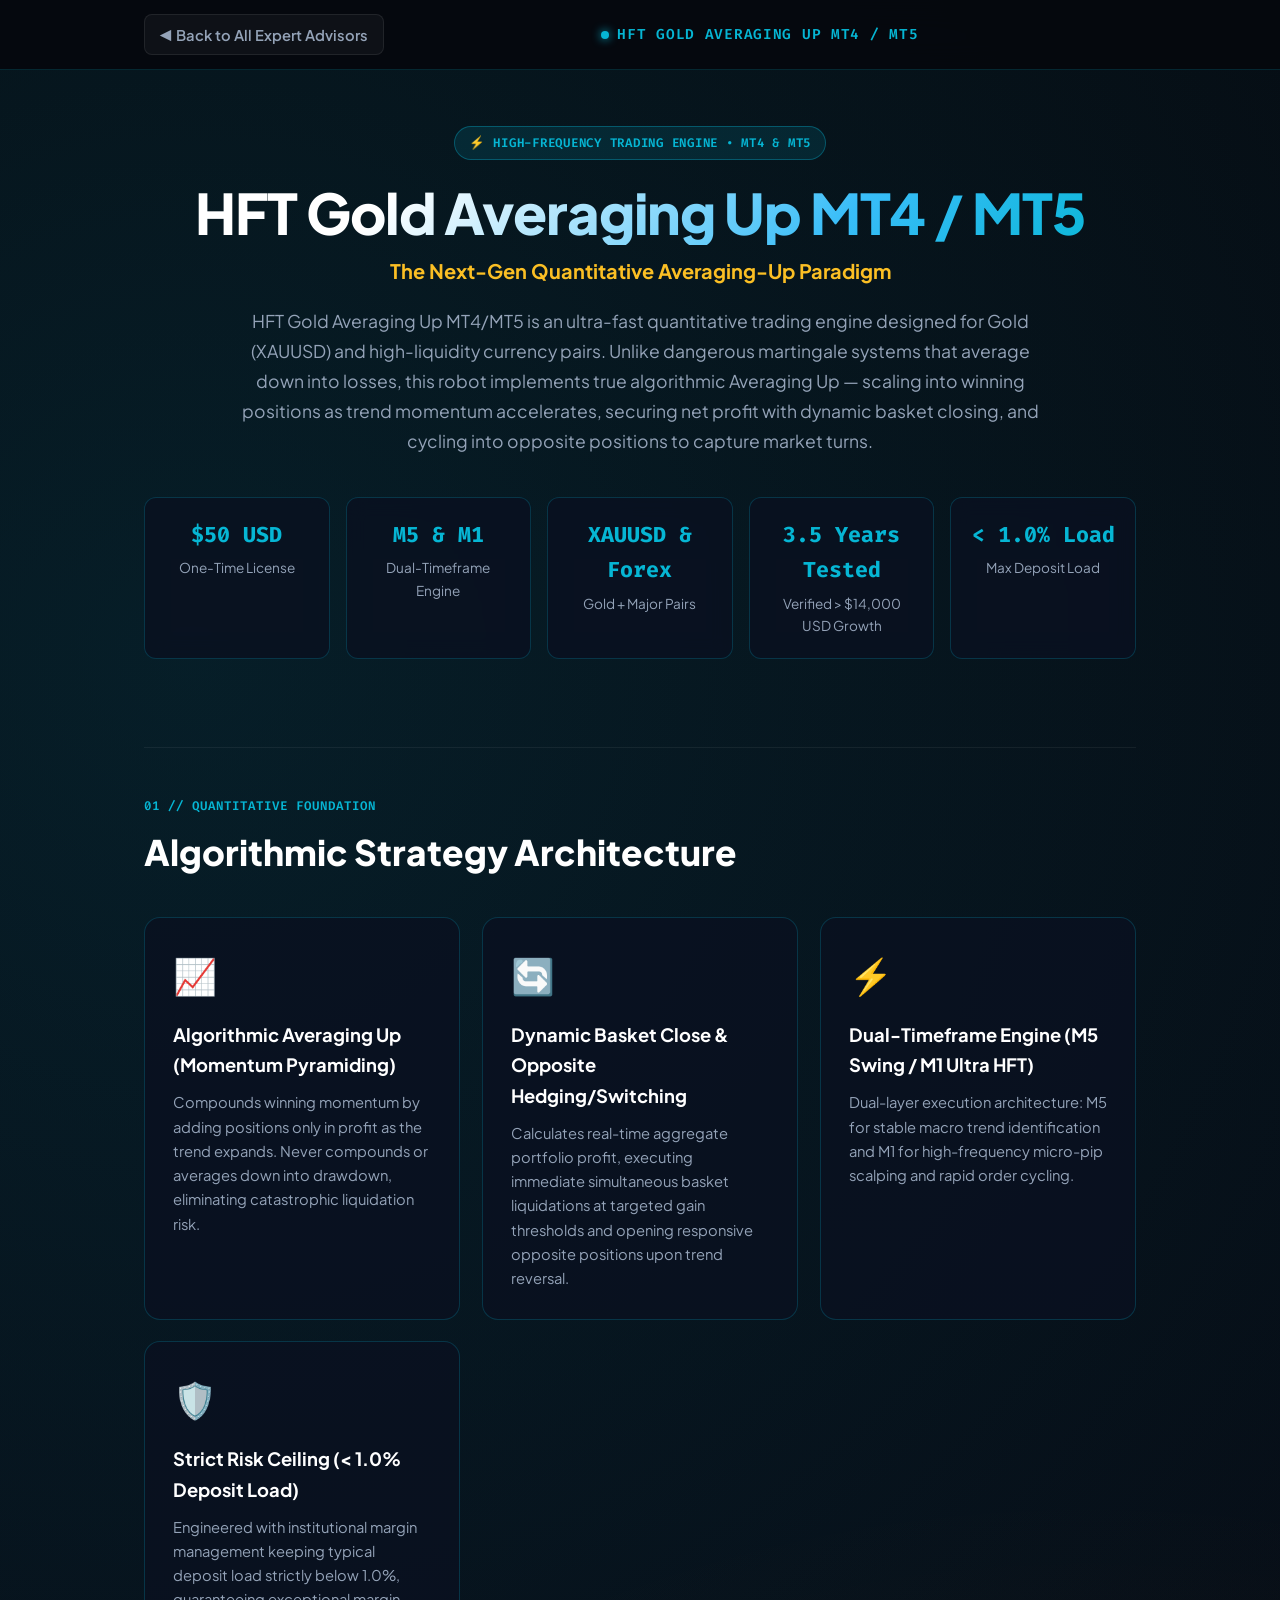
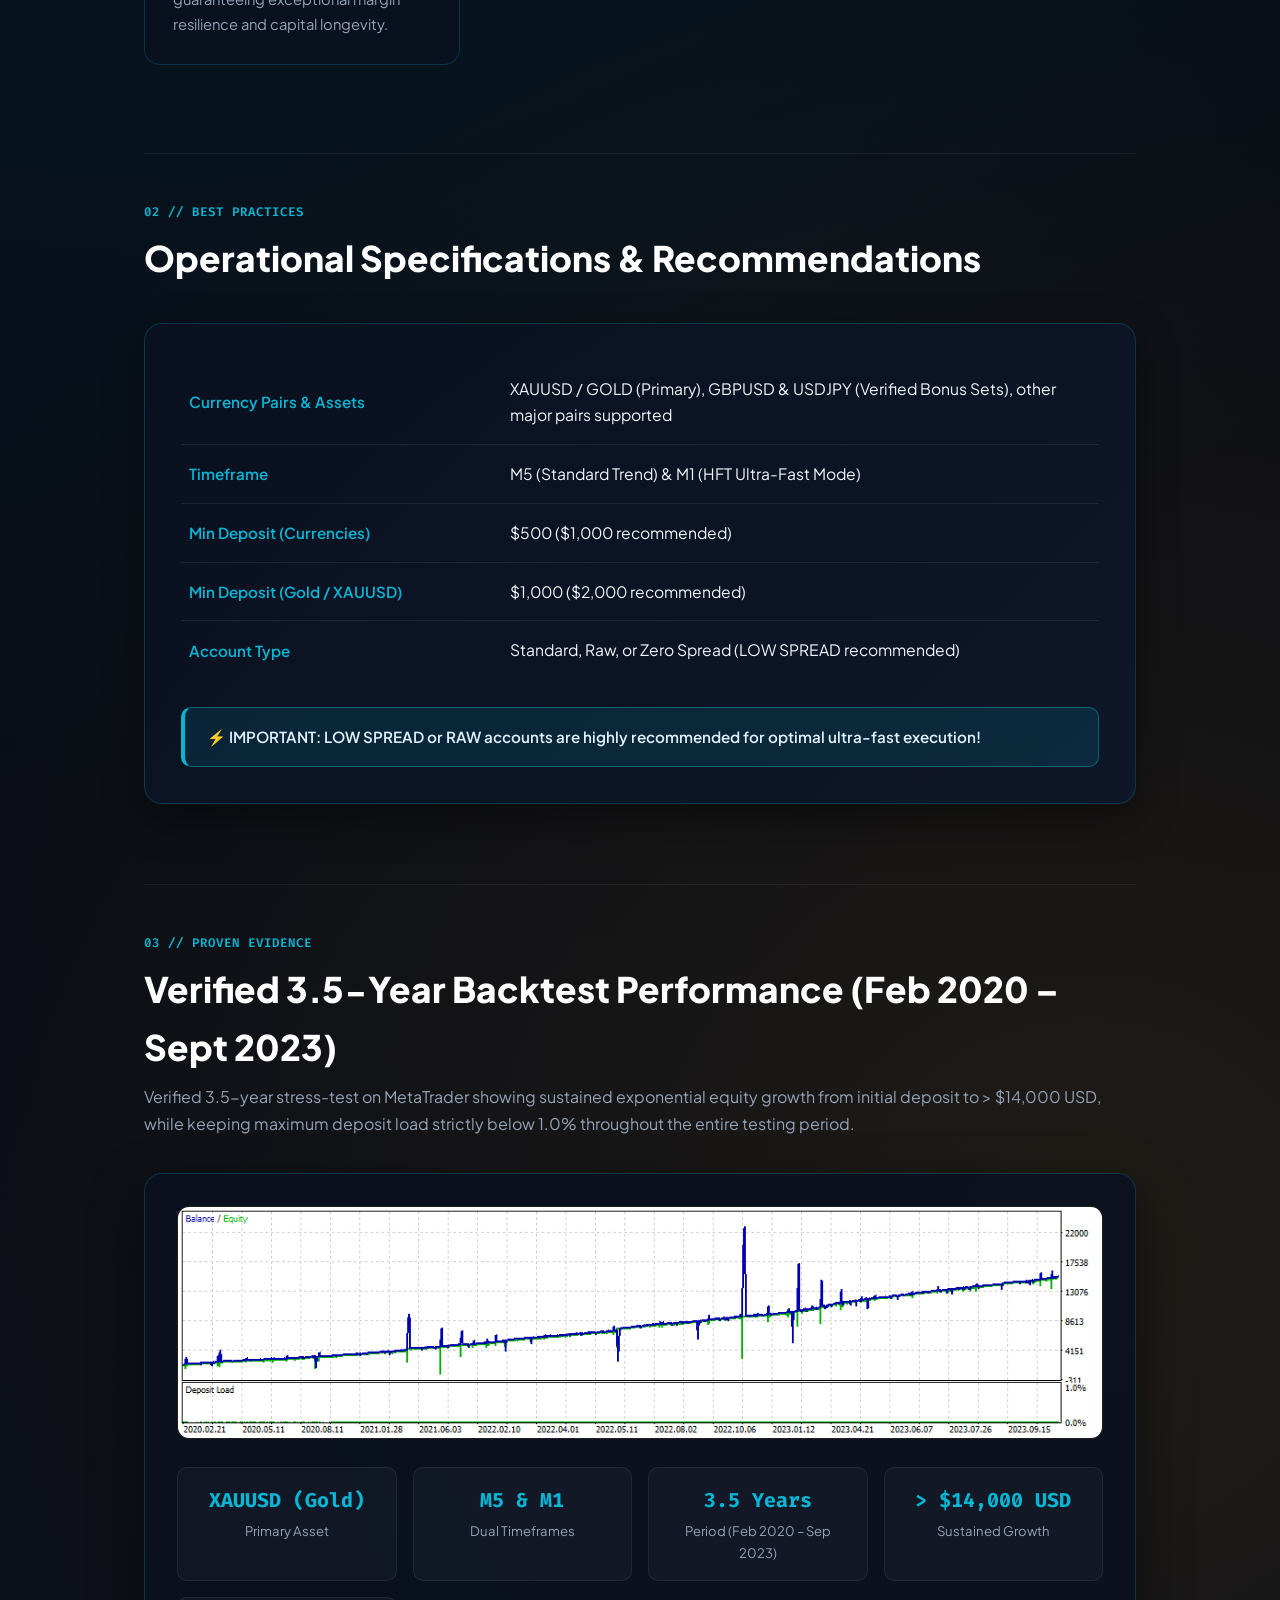
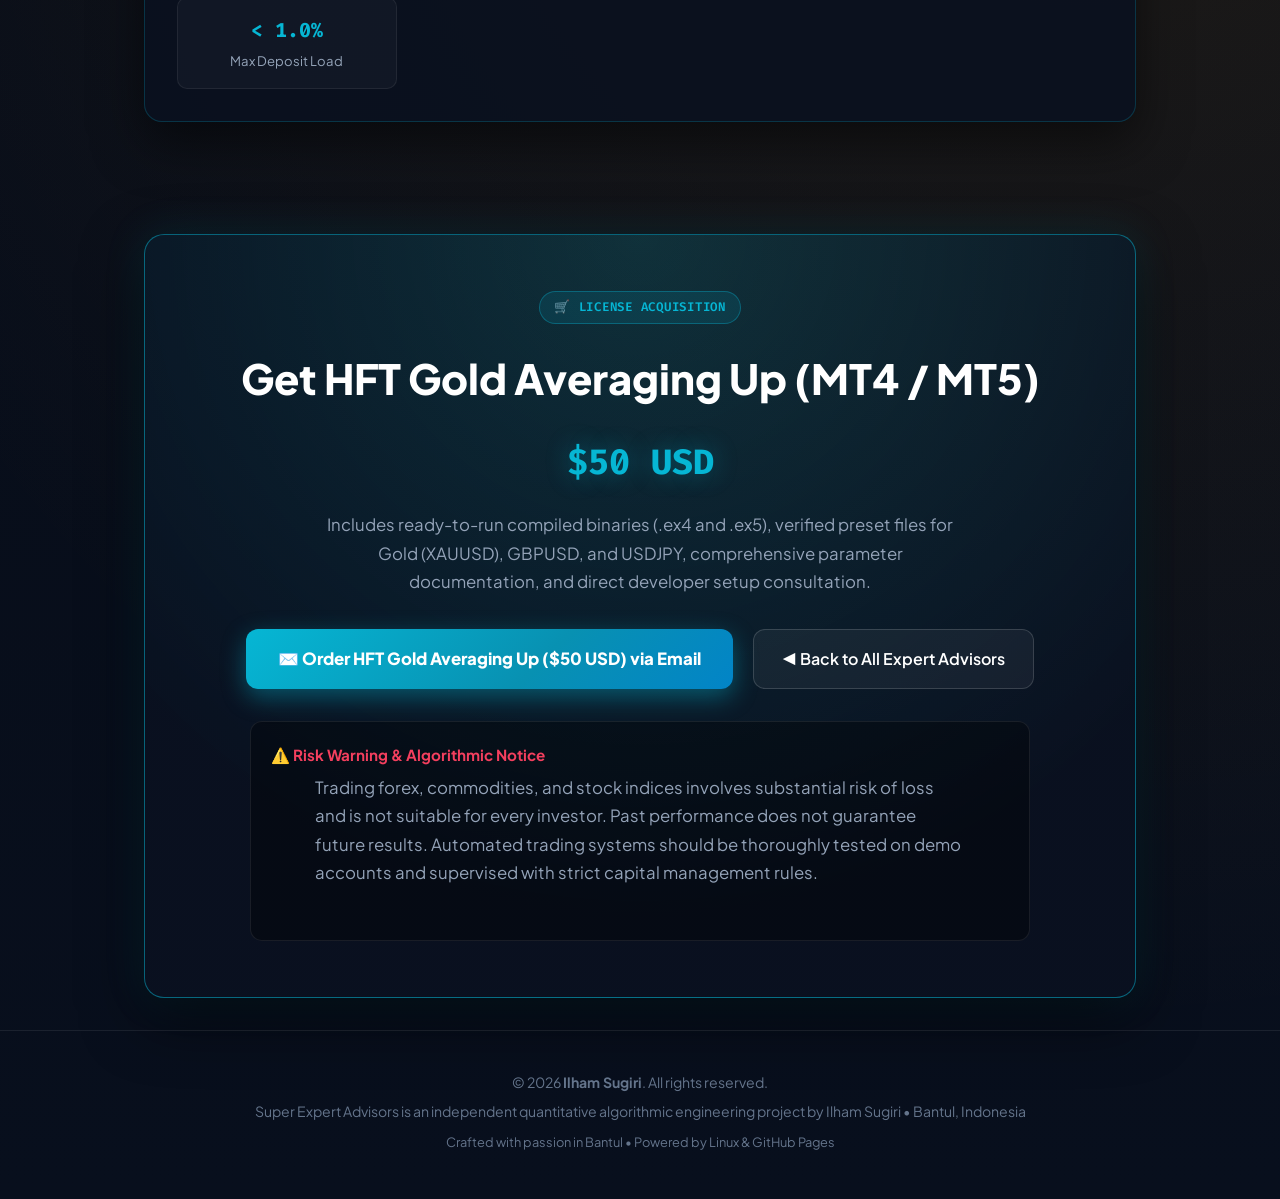
==== hft-gold-averaging-up/index.html @ cd3117c4 "feat: initial commit for Super Expert Advisors standalone website" ====
<!DOCTYPE html>
<html lang="en">
<head>
    <meta charset="UTF-8">
    <meta name="viewport" content="width=device-width, initial-scale=1.0">
    <title>HFT Gold Averaging Up MT4 / MT5 | High-Frequency Quantitative Engine — Ilham Sugiri</title>
    <meta name="description" content="Official architecture, strategy breakdown, and verified 3.5-year backtest report for HFT Gold Averaging Up MT4/MT5 by Ilham Sugiri. Next-gen quantitative trading robot for Gold (XAUUSD) and Forex currencies featuring momentum averaging up, basket liquidation, and sub-1% deposit load.">
    <meta name="author" content="Ilham Sugiri">

    <!-- Open Graph Meta Tags -->
    <meta property="og:title" content="HFT Gold Averaging Up MT4 / MT5 — High-Frequency Quantitative Trading Robot">
    <meta property="og:description" content="Next-gen quantitative trading robot for Gold (XAUUSD) and Forex currencies featuring momentum averaging up, dynamic basket closing, and sub-1% deposit load.">
    <meta property="og:image" content="../assets/backtest_hft_gold_averaging_up.png">
    <meta property="og:url" content="https://superexpertadvisors.web.id/hft-gold-averaging-up/">
    <meta property="og:type" content="website">

    <!-- Google Fonts -->
    <link rel="preconnect" href="https://fonts.googleapis.com">
    <link rel="preconnect" href="https://fonts.gstatic.com" crossorigin>
    <link href="https://fonts.googleapis.com/css2?family=Fira+Code:wght@400;500;600;700&family=Plus+Jakarta+Sans:wght@300;400;500;600;700;800&display=swap" rel="stylesheet">

    <link rel="stylesheet" href="../assets/i18n.css">

    <style>
        :root {
            --bg-primary: #06080e;
            --bg-secondary: #0a1120;
            --bg-card: rgba(10, 17, 32, 0.85);
            --border-color: rgba(6, 182, 212, 0.22);
            --border-glow: rgba(6, 182, 212, 0.55);
            
            --accent-gold: #fbbf24;
            --accent-amber: #f59e0b;
            --accent-gold-dark: #d97706;
            --accent-emerald: #10b981;
            --accent-cyan: #06b6d4;
            --accent-cyan-light: #38bdf8;
            --accent-rose: #f43f5e;
            
            --text-main: #f8fafc;
            --text-muted: #94a3b8;
            --text-dim: #64748b;
        }

        * {
            margin: 0;
            padding: 0;
            box-sizing: border-box;
        }

        body {
            font-family: 'Plus Jakarta Sans', -apple-system, BlinkMacSystemFont, sans-serif;
            background-color: var(--bg-primary);
            color: var(--text-main);
            line-height: 1.65;
            background-image: 
                radial-gradient(circle at 15% 15%, rgba(6, 182, 212, 0.12) 0%, transparent 45%),
                radial-gradient(circle at 85% 65%, rgba(245, 158, 11, 0.1) 0%, transparent 45%),
                linear-gradient(to bottom, #06080e 0%, #080f1d 100%);
            min-height: 100vh;
        }

        .container {
            max-width: 1040px;
            margin: 0 auto;
            padding: 0 1.5rem;
        }

        /* TOP NAVIGATION */
        header {
            position: sticky;
            top: 0;
            z-index: 100;
            background: rgba(6, 8, 14, 0.92);
            backdrop-filter: blur(14px);
            -webkit-backdrop-filter: blur(14px);
            border-bottom: 1px solid rgba(6, 182, 212, 0.18);
            padding: 0.9rem 0;
        }

        .nav-content {
            display: flex;
            align-items: center;
            justify-content: space-between;
            gap: 1rem;
        }

        .nav-back {
            display: inline-flex;
            align-items: center;
            gap: 0.5rem;
            color: var(--text-muted);
            text-decoration: none;
            font-size: 0.92rem;
            font-weight: 600;
            padding: 0.45rem 0.9rem;
            border-radius: 8px;
            background: rgba(255, 255, 255, 0.04);
            border: 1px solid rgba(255, 255, 255, 0.08);
            transition: all 0.2s ease;
            white-space: nowrap;
            flex-shrink: 0;
        }

        .nav-back:hover {
            color: #fff;
            background: rgba(6, 182, 212, 0.15);
            border-color: var(--accent-cyan);
            transform: translateX(-2px);
        }

        .nav-back-short {
            display: none;
        }

        .nav-title {
            font-family: 'Fira Code', monospace;
            font-size: 0.9rem;
            font-weight: 600;
            color: var(--accent-cyan);
            letter-spacing: 0.05em;
            display: flex;
            align-items: center;
            gap: 0.5rem;
            white-space: nowrap;
        }

        .nav-title .dot {
            width: 8px;
            height: 8px;
            border-radius: 50%;
            background-color: var(--accent-cyan);
            box-shadow: 0 0 10px var(--accent-cyan);
            animation: pulse 2s infinite;
        }

        @keyframes pulse {
            0% { opacity: 0.4; transform: scale(0.9); }
            50% { opacity: 1; transform: scale(1.1); }
            100% { opacity: 0.4; transform: scale(0.9); }
        }

        .nav-actions {
            display: flex;
            align-items: center;
            gap: 0.85rem;
            white-space: nowrap;
            flex-shrink: 0;
        }

        /* HERO SECTION */
        .hero {
            padding: 3.5rem 0 2rem;
            text-align: center;
        }

        .badge-pill {
            display: inline-block;
            font-family: 'Fira Code', monospace;
            font-size: 0.78rem;
            font-weight: 600;
            color: var(--accent-cyan);
            background: rgba(6, 182, 212, 0.12);
            border: 1px solid rgba(6, 182, 212, 0.35);
            padding: 0.35rem 0.9rem;
            border-radius: 999px;
            margin-bottom: 1.25rem;
            text-transform: uppercase;
            letter-spacing: 0.06em;
        }

        .hero-title {
            font-size: clamp(2.3rem, 5.2vw, 3.5rem);
            font-weight: 800;
            line-height: 1.15;
            letter-spacing: -0.02em;
            margin-bottom: 0.6rem;
            background: linear-gradient(135deg, #ffffff 25%, #38bdf8 70%, #06b6d4 100%);
            -webkit-background-clip: text;
            -webkit-text-fill-color: transparent;
        }

        .hero-tagline {
            font-size: 1.25rem;
            font-weight: 700;
            color: var(--accent-gold);
            margin-bottom: 1.25rem;
        }

        .hero-desc {
            font-size: 1.1rem;
            color: var(--text-muted);
            max-width: 820px;
            margin: 0 auto 2.5rem;
            line-height: 1.7;
        }

        /* QUICK STATS */
        .quick-stats {
            display: grid;
            grid-template-columns: repeat(auto-fit, minmax(180px, 1fr));
            gap: 1rem;
            margin-bottom: 3.5rem;
        }

        .stat-item {
            background: var(--bg-card);
            border: 1px solid var(--border-color);
            border-radius: 12px;
            padding: 1.25rem;
            text-align: center;
            backdrop-filter: blur(10px);
        }

        .stat-item .val {
            font-family: 'Fira Code', monospace;
            font-size: 1.35rem;
            font-weight: 700;
            color: var(--accent-cyan);
            margin-bottom: 0.25rem;
        }

        .stat-item .lbl {
            font-size: 0.85rem;
            color: var(--text-muted);
        }

        /* SECTION STYLES */
        .section {
            padding: 3rem 0;
            border-top: 1px solid rgba(255, 255, 255, 0.06);
        }

        .section-header {
            margin-bottom: 2.25rem;
        }

        .section-tag {
            font-family: 'Fira Code', monospace;
            font-size: 0.78rem;
            font-weight: 600;
            color: var(--accent-cyan);
            letter-spacing: 0.08em;
            display: block;
            margin-bottom: 0.4rem;
        }

        .section-title {
            font-size: clamp(1.6rem, 3vw, 2.2rem);
            font-weight: 800;
            color: #ffffff;
            margin-bottom: 0.5rem;
        }

        /* STRATEGY PILLARS GRID */
        .pillars-grid {
            display: grid;
            grid-template-columns: repeat(auto-fit, minmax(240px, 1fr));
            gap: 1.35rem;
            margin-bottom: 2.5rem;
        }

        .pillar-card {
            background: var(--bg-card);
            border: 1px solid var(--border-color);
            border-radius: 16px;
            padding: 1.75rem;
            position: relative;
            overflow: hidden;
            transition: all 0.25s ease;
        }

        .pillar-card:hover {
            transform: translateY(-3px);
            border-color: rgba(6, 182, 212, 0.5);
            box-shadow: 0 10px 30px rgba(0, 0, 0, 0.5), 0 0 20px rgba(6, 182, 212, 0.15);
        }

        .pillar-icon {
            font-size: 2.2rem;
            margin-bottom: 1rem;
            display: inline-block;
        }

        .pillar-title {
            font-size: 1.15rem;
            font-weight: 700;
            color: #ffffff;
            margin-bottom: 0.6rem;
        }

        .pillar-desc {
            font-size: 0.92rem;
            color: var(--text-muted);
            line-height: 1.65;
        }

        /* RECOMMENDATIONS SPECS CARD */
        .specs-card {
            background: linear-gradient(135deg, rgba(10, 17, 32, 0.95) 0%, rgba(14, 23, 44, 0.85) 100%);
            border: 1px solid var(--border-color);
            border-radius: 18px;
            padding: 2.25rem;
            box-shadow: 0 15px 40px rgba(0, 0, 0, 0.4);
            margin-bottom: 2rem;
        }

        .specs-table {
            width: 100%;
            border-collapse: collapse;
            margin-bottom: 1.75rem;
        }

        .specs-table tr {
            border-bottom: 1px solid rgba(255, 255, 255, 0.08);
        }

        .specs-table tr:last-child {
            border-bottom: none;
        }

        .specs-table td {
            padding: 1rem 0.5rem;
            vertical-align: middle;
        }

        .specs-label {
            font-weight: 600;
            color: var(--accent-cyan);
            width: 35%;
            font-size: 0.95rem;
        }

        .specs-value {
            color: #f1f5f9;
            font-size: 0.98rem;
        }

        .specs-value strong {
            color: #ffffff;
        }

        .important-alert {
            background: rgba(6, 182, 212, 0.12);
            border: 1px solid rgba(6, 182, 212, 0.4);
            border-left: 4px solid var(--accent-cyan);
            border-radius: 10px;
            padding: 1.1rem 1.4rem;
            color: #e0f2fe;
            font-size: 0.95rem;
            font-weight: 600;
            line-height: 1.5;
        }

        /* BACKTEST SECTION */
        .backtest-box {
            background: var(--bg-card);
            border: 1px solid var(--border-color);
            border-radius: 18px;
            padding: 2rem;
            box-shadow: 0 20px 50px rgba(0, 0, 0, 0.5);
        }

        .backtest-img-wrapper {
            position: relative;
            background: #000;
            border-radius: 12px;
            overflow: hidden;
            border: 1px solid rgba(255, 255, 255, 0.12);
            margin-bottom: 1.75rem;
        }

        .backtest-img {
            width: 100%;
            height: auto;
            display: block;
            transition: transform 0.3s ease;
        }

        .backtest-metrics-grid {
            display: grid;
            grid-template-columns: repeat(auto-fit, minmax(180px, 1fr));
            gap: 1rem;
        }

        .bt-metric {
            background: rgba(255, 255, 255, 0.03);
            border: 1px solid rgba(255, 255, 255, 0.07);
            border-radius: 10px;
            padding: 1rem;
            text-align: center;
        }

        .bt-metric .m-val {
            font-family: 'Fira Code', monospace;
            font-size: 1.25rem;
            font-weight: 700;
            color: var(--accent-cyan);
            margin-bottom: 0.2rem;
        }

        .bt-metric .lbl {
            font-size: 0.82rem;
            color: var(--text-muted);
        }

        /* ORDER & INQUIRY CARD */
        .order-card {
            background: radial-gradient(circle at 50% 0%, rgba(6, 182, 212, 0.18) 0%, rgba(10, 17, 32, 0.95) 75%);
            border: 1px solid rgba(6, 182, 212, 0.5);
            border-radius: 20px;
            padding: 3.5rem 2rem;
            text-align: center;
            margin: 4rem 0 2rem;
            box-shadow: 0 20px 60px rgba(0, 0, 0, 0.6), 0 0 40px rgba(6, 182, 212, 0.15);
        }

        .order-card h2 {
            font-size: clamp(1.8rem, 4vw, 2.6rem);
            font-weight: 800;
            color: #ffffff;
            margin-bottom: 0.75rem;
        }

        .order-price-badge {
            display: inline-block;
            font-family: 'Fira Code', monospace;
            font-size: 2.2rem;
            font-weight: 800;
            color: var(--accent-cyan);
            margin: 0.5rem 0 1.25rem;
            text-shadow: 0 0 25px rgba(6, 182, 212, 0.4);
        }

        .order-card p {
            font-size: 1.05rem;
            color: var(--text-muted);
            max-width: 650px;
            margin: 0 auto 2rem;
            line-height: 1.7;
        }

        .order-buttons {
            display: flex;
            align-items: center;
            justify-content: center;
            gap: 1.25rem;
            flex-wrap: wrap;
            margin-bottom: 2rem;
        }

        .btn-order-primary {
            display: inline-flex;
            align-items: center;
            gap: 0.6rem;
            background: linear-gradient(135deg, #06b6d4 0%, #0891b2 60%, #0284c7 100%);
            color: #ffffff;
            font-weight: 800;
            font-size: 1.05rem;
            padding: 1rem 2rem;
            border-radius: 12px;
            text-decoration: none;
            box-shadow: 0 8px 25px rgba(6, 182, 212, 0.4);
            transition: all 0.25s ease;
        }

        .btn-order-primary:hover {
            transform: translateY(-2px);
            box-shadow: 0 12px 30px rgba(6, 182, 212, 0.6);
            filter: brightness(1.1);
        }

        .btn-order-secondary {
            display: inline-flex;
            align-items: center;
            gap: 0.5rem;
            background: rgba(255, 255, 255, 0.05);
            color: #ffffff;
            font-weight: 600;
            font-size: 1rem;
            padding: 1rem 1.75rem;
            border-radius: 12px;
            text-decoration: none;
            border: 1px solid rgba(255, 255, 255, 0.15);
            transition: all 0.25s ease;
        }

        .btn-order-secondary:hover {
            background: rgba(255, 255, 255, 0.1);
            border-color: rgba(255, 255, 255, 0.3);
            transform: translateY(-2px);
        }

        .disclaimer-card {
            background: rgba(0, 0, 0, 0.35);
            border: 1px solid rgba(255, 255, 255, 0.08);
            border-radius: 12px;
            padding: 1.25rem;
            max-width: 780px;
            margin: 0 auto;
            text-align: left;
            margin-top: 2rem;
        }

        .disclaimer-title {
            color: var(--accent-rose);
            font-size: 0.95rem;
            font-weight: 700;
            margin-bottom: 0.4rem;
            display: flex;
            align-items: center;
            gap: 0.5rem;
        }

        .disclaimer-text {
            color: #94a3b8;
            font-size: 0.85rem;
            line-height: 1.6;
        }

        /* FOOTER */
        footer {
            border-top: 1px solid rgba(255, 255, 255, 0.08);
            padding: 2.5rem 0;
            text-align: center;
            color: var(--text-dim);
            font-size: 0.88rem;
        }

        footer p {
            margin-bottom: 0.4rem;
        }

        /* RESPONSIVE */
        @media (max-width: 900px) {
            .nav-title {
                display: none !important;
            }
            .hero-title {
                font-size: 2.3rem;
            }
            .specs-card {
                padding: 1.5rem;
            }
        }

        @media (max-width: 768px) {
            .nav-back-full {
                display: none !important;
            }
            .nav-back-short {
                display: inline !important;
            }
            .specs-table td {
                display: block;
                width: 100%;
                padding: 0.5rem 0;
            }
            .specs-table tr {
                padding: 0.75rem 0;
                display: block;
            }
        }

        @media (max-width: 580px) {
            header {
                padding: 0.65rem 0;
            }
            .container {
                padding: 0 1rem;
            }
            .nav-back {
                padding: 0.4rem 0.7rem;
                font-size: 0.84rem;
            }
            .lang-btn {
                padding: 0.4rem 0.65rem;
                font-size: 0.82rem;
            }
            .hero {
                padding: 2.2rem 0 1.5rem;
            }
            .hero-title {
                font-size: 2rem;
            }
            .order-card {
                padding: 2.25rem 1.25rem;
            }
        }
    </style>
</head>
<body>

    <!-- TOP NAVIGATION -->
    <header>
        <div class="container">
            <div class="nav-content">
                <a href="../" class="nav-back">
                    <span class="nav-back-full" data-i18n="sb_btn_back_ea">◀ Back to All Expert Advisors</span>
                    <span class="nav-back-short" data-i18n="nav_back_short">◀ Back</span>
                </a>

                <div class="nav-title">
                    <span class="dot"></span>
                    HFT GOLD AVERAGING UP MT4 / MT5
                </div>

                <div class="nav-actions">
                    <!-- Language switcher automatically mounted here -->
                </div>
            </div>
        </div>
    </header>

    <main class="container">

        <!-- HERO SECTION -->
        <section class="hero">
            <span class="badge-pill" data-i18n="hft_page_tag">⚡ HIGH-FREQUENCY TRADING ENGINE • MT4 & MT5</span>
            <h1 class="hero-title" data-i18n="hft_title">HFT Gold Averaging Up MT4 / MT5</h1>
            <div class="hero-tagline" data-i18n="hft_tagline">The Next-Gen Quantitative Averaging-Up Paradigm</div>
            <p class="hero-desc" data-i18n="hft_hero_desc">
                HFT Gold Averaging Up MT4/MT5 is an ultra-fast quantitative trading engine designed for Gold (XAUUSD) and high-liquidity currency pairs. Unlike dangerous martingale systems that average down into losses, this robot implements true algorithmic Averaging Up — scaling into winning positions as trend momentum accelerates, securing net profit with dynamic basket closing, and cycling into opposite positions to capture market turns.
            </p>

            <!-- STATS BAR -->
            <div class="quick-stats">
                <div class="stat-item">
                    <div class="val">$50 USD</div>
                    <div class="lbl">One-Time License</div>
                </div>
                <div class="stat-item">
                    <div class="val">M5 & M1</div>
                    <div class="lbl">Dual-Timeframe Engine</div>
                </div>
                <div class="stat-item">
                    <div class="val">XAUUSD & Forex</div>
                    <div class="lbl">Gold + Major Pairs</div>
                </div>
                <div class="stat-item">
                    <div class="val">3.5 Years Tested</div>
                    <div class="lbl">Verified &gt; $14,000 USD Growth</div>
                </div>
                <div class="stat-item">
                    <div class="val">&lt; 1.0% Load</div>
                    <div class="lbl">Max Deposit Load</div>
                </div>
            </div>
        </section>

        <!-- STRATEGY ARCHITECTURE -->
        <section class="section">
            <div class="section-header">
                <span class="section-tag">01 // QUANTITATIVE FOUNDATION</span>
                <h2 class="section-title" data-i18n="hft_sec_strat_title">Algorithmic Strategy Architecture</h2>
            </div>

            <div class="pillars-grid">
                <!-- Pillar 1: Algorithmic Averaging Up -->
                <div class="pillar-card">
                    <div class="pillar-icon">📈</div>
                    <h3 class="pillar-title" data-i18n="hft_strat_avgup_title">Algorithmic Averaging Up (Momentum Pyramiding)</h3>
                    <p class="pillar-desc" data-i18n="hft_strat_avgup_desc">
                        Compounds winning momentum by adding positions only in profit as the trend expands. Never compounds or averages down into drawdown, eliminating catastrophic liquidation risk.
                    </p>
                </div>

                <!-- Pillar 2: Dynamic Basket Close & Opposite Hedging/Switching -->
                <div class="pillar-card">
                    <div class="pillar-icon">🔄</div>
                    <h3 class="pillar-title" data-i18n="hft_strat_basket_title">Dynamic Basket Close & Opposite Hedging/Switching</h3>
                    <p class="pillar-desc" data-i18n="hft_strat_basket_desc">
                        Calculates real-time aggregate portfolio profit, executing immediate simultaneous basket liquidations at targeted gain thresholds and opening responsive opposite positions upon trend reversal.
                    </p>
                </div>

                <!-- Pillar 3: Dual-Timeframe Engine -->
                <div class="pillar-card">
                    <div class="pillar-icon">⚡</div>
                    <h3 class="pillar-title" data-i18n="hft_strat_dualtf_title">Dual-Timeframe Engine (M5 Swing / M1 Ultra HFT)</h3>
                    <p class="pillar-desc" data-i18n="hft_strat_dualtf_desc">
                        Dual-layer execution architecture: M5 for stable macro trend identification and M1 for high-frequency micro-pip scalping and rapid order cycling.
                    </p>
                </div>

                <!-- Pillar 4: Strict Risk Ceiling -->
                <div class="pillar-card">
                    <div class="pillar-icon">🛡️</div>
                    <h3 class="pillar-title" data-i18n="hft_strat_risk_title">Strict Risk Ceiling (&lt; 1.0% Deposit Load)</h3>
                    <p class="pillar-desc" data-i18n="hft_strat_risk_desc">
                        Engineered with institutional margin management keeping typical deposit load strictly below 1.0%, guaranteeing exceptional margin resilience and capital longevity.
                    </p>
                </div>
            </div>
        </section>

        <!-- OPERATIONAL RECOMMENDATIONS -->
        <section class="section">
            <div class="section-header">
                <span class="section-tag">02 // BEST PRACTICES</span>
                <h2 class="section-title" data-i18n="hft_sec_recom_title">Operational Specifications & Recommendations</h2>
            </div>

            <div class="specs-card">
                <table class="specs-table">
                    <tr>
                        <td class="specs-label" data-i18n="hft_rec_pairs_lbl">Currency Pairs & Assets</td>
                        <td class="specs-value" data-i18n="hft_rec_pairs_val">XAUUSD / GOLD (Primary), GBPUSD & USDJPY (Verified Bonus Sets), other major pairs supported</td>
                    </tr>
                    <tr>
                        <td class="specs-label" data-i18n="hft_rec_tf_lbl">Timeframe</td>
                        <td class="specs-value" data-i18n="hft_rec_tf_val">M5 (Standard Trend) & M1 (HFT Ultra-Fast Mode)</td>
                    </tr>
                    <tr>
                        <td class="specs-label" data-i18n="hft_rec_dep_fx_lbl">Min Deposit (Currencies)</td>
                        <td class="specs-value" data-i18n="hft_rec_dep_fx_val">$500 ($1,000 recommended)</td>
                    </tr>
                    <tr>
                        <td class="specs-label" data-i18n="hft_rec_dep_gold_lbl">Min Deposit (Gold / XAUUSD)</td>
                        <td class="specs-value" data-i18n="hft_rec_dep_gold_val">$1,000 ($2,000 recommended)</td>
                    </tr>
                    <tr>
                        <td class="specs-label" data-i18n="hft_rec_acc_lbl">Account Type</td>
                        <td class="specs-value" data-i18n="hft_rec_acc_val">Standard, Raw, or Zero Spread (LOW SPREAD recommended)</td>
                    </tr>
                </table>

                <div class="important-alert" data-i18n="hft_rec_imp_note">
                    ⚡ IMPORTANT: LOW SPREAD or RAW accounts are highly recommended for optimal ultra-fast execution!
                </div>
            </div>
        </section>

        <!-- VERIFIED HISTORICAL BACKTEST -->
        <section class="section">
            <div class="section-header">
                <span class="section-tag">03 // PROVEN EVIDENCE</span>
                <h2 class="section-title" data-i18n="hft_sec_bt_title">Verified 3.5-Year Backtest Performance (Feb 2020 – Sept 2023)</h2>
                <p class="section-desc" style="color: var(--text-muted);" data-i18n="hft_bt_desc">
                    Verified 3.5-year stress-test on MetaTrader showing sustained exponential equity growth from initial deposit to &gt; $14,000 USD, while keeping maximum deposit load strictly below 1.0% throughout the entire testing period.
                </p>
            </div>

            <div class="backtest-box">
                <div class="backtest-img-wrapper">
                    <img src="../assets/backtest_hft_gold_averaging_up.png" alt="HFT Gold Averaging Up 3.5-Year Backtest Chart Balance Equity and Deposit Load" class="backtest-img">
                </div>

                <div class="backtest-metrics-grid">
                    <div class="bt-metric">
                        <div class="m-val">XAUUSD (Gold)</div>
                        <div class="lbl">Primary Asset</div>
                    </div>
                    <div class="bt-metric">
                        <div class="m-val">M5 & M1</div>
                        <div class="lbl">Dual Timeframes</div>
                    </div>
                    <div class="bt-metric">
                        <div class="m-val">3.5 Years</div>
                        <div class="lbl">Period (Feb 2020 – Sep 2023)</div>
                    </div>
                    <div class="bt-metric">
                        <div class="m-val">&gt; $14,000 USD</div>
                        <div class="lbl">Sustained Growth</div>
                    </div>
                    <div class="bt-metric">
                        <div class="m-val">&lt; 1.0%</div>
                        <div class="lbl">Max Deposit Load</div>
                    </div>
                </div>
            </div>
        </section>

        <!-- ORDER & INQUIRY CARD -->
        <section class="order-card" id="order">
            <span class="badge-pill">🛒 LICENSE ACQUISITION</span>
            <h2>Get HFT Gold Averaging Up (MT4 / MT5)</h2>
            <div class="order-price-badge">$50 USD</div>
            <p>
                Includes ready-to-run compiled binaries (.ex4 and .ex5), verified preset files for Gold (XAUUSD), GBPUSD, and USDJPY, comprehensive parameter documentation, and direct developer setup consultation.
            </p>

            <div class="order-buttons">
                <a href="mailto:ilham.piranha08@gmail.com?subject=Order%20HFT%20Gold%20Averaging%20Up%20EA%20($50)" class="btn-order-primary">
                    <span data-i18n="hft_btn_order_email">✉️ Order HFT Gold Averaging Up ($50 USD) via Email</span>
                </a>
                <a href="../" class="btn-order-secondary">
                    <span data-i18n="sb_btn_back_ea">◀ Back to All Expert Advisors</span>
                </a>
            </div>

            <div class="disclaimer-card">
                <div class="disclaimer-title" data-i18n="ea_disclaimer_title">
                    ⚠️ Risk Warning & Algorithmic Notice
                </div>
                <p class="disclaimer-text" data-i18n="ea_disclaimer_desc">
                    Trading forex, commodities, and stock indices involves substantial risk of loss and is not suitable for every investor. Past performance does not guarantee future results. Automated trading systems should be thoroughly tested on demo accounts and supervised with strict capital management rules.
                </p>
            </div>
        </section>

    </main>

    <!-- FOOTER -->
    <footer>
        <div class="container">
            <p data-i18n="footer_rights">&copy; 2026 <strong>Ilham Sugiri</strong>. All rights reserved.</p>
            <p data-i18n="ea_footer_sub">Super Expert Advisors is an independent quantitative algorithmic engineering project by Ilham Sugiri • Bantul, Indonesia</p>
            <p style="margin-top: 0.5rem; font-size: 0.8rem; color: #64748b;" data-i18n="footer_crafted">Crafted with passion in Bantul • Powered by Linux & GitHub Pages</p>
        </div>
    </footer>

    <!-- MODULAR I18N MODULES & ENGINE -->
    <script src="../assets/i18n/core.js"></script>
    <script src="../assets/i18n/ea.js"></script>
    <script src="../assets/i18n.js"></script>
</body>
</html>
---- assets/i18n.css ----
/* ==============================================================================
   ANTIGRAVITY I18N SYSTEM — LANGUAGE SWITCHER STYLES
   Author: Ilham Sugiri Portfolio System
   ============================================================================== */

.lang-switch-wrapper {
    position: relative;
    display: inline-block;
    user-select: none;
    font-family: 'Plus Jakarta Sans', -apple-system, BlinkMacSystemFont, sans-serif;
}

.lang-btn {
    display: inline-flex;
    align-items: center;
    gap: 0.45rem;
    padding: 0.45rem 0.85rem;
    background: rgba(255, 255, 255, 0.05);
    border: 1px solid rgba(255, 255, 255, 0.15);
    border-radius: 8px;
    color: #f1f5f9;
    font-size: 0.86rem;
    font-weight: 600;
    cursor: pointer;
    transition: all 0.2s ease;
}

.lang-btn:hover {
    background: rgba(6, 182, 212, 0.15);
    border-color: #06b6d4;
    color: #fff;
    transform: translateY(-1px);
}

.lang-btn .globe-icon {
    font-size: 0.95rem;
    line-height: 1;
}

.lang-btn .arrow-icon {
    font-size: 0.65rem;
    transition: transform 0.2s ease;
    opacity: 0.7;
}

.lang-btn.open .arrow-icon {
    transform: rotate(180deg);
}

.lang-dropdown {
    display: none;
    position: absolute;
    right: 0;
    top: calc(100% + 8px);
    background: rgba(11, 17, 30, 0.96);
    backdrop-filter: blur(18px);
    -webkit-backdrop-filter: blur(18px);
    border: 1px solid rgba(255, 255, 255, 0.15);
    border-radius: 12px;
    box-shadow: 0 12px 35px rgba(0, 0, 0, 0.7), 0 0 20px rgba(6, 182, 212, 0.15);
    min-width: 210px;
    padding: 0.4rem;
    z-index: 1000;
}

.lang-dropdown.show {
    display: block;
    animation: langFadeIn 0.18s cubic-bezier(0.16, 1, 0.3, 1);
}

@keyframes langFadeIn {
    from {
        opacity: 0;
        transform: translateY(-6px) scale(0.97);
    }
    to {
        opacity: 1;
        transform: translateY(0) scale(1);
    }
}

.lang-option {
    display: flex;
    align-items: center;
    gap: 0.6rem;
    width: 100%;
    padding: 0.6rem 0.85rem;
    border: none;
    background: transparent;
    color: #94a3b8;
    font-size: 0.88rem;
    font-weight: 500;
    border-radius: 8px;
    cursor: pointer;
    text-align: left;
    transition: all 0.15s ease;
}

.lang-option:hover {
    background: rgba(255, 255, 255, 0.08);
    color: #fff;
}

.lang-option.active {
    background: rgba(6, 182, 212, 0.15);
    color: #22d3ee;
    font-weight: 700;
    border: 1px solid rgba(6, 182, 212, 0.3);
}

.lang-option .flag {
    font-size: 1.05rem;
    line-height: 1;
}

.lang-option .tag-badge {
    margin-left: auto;
    font-size: 0.68rem;
    font-weight: 700;
    padding: 0.15rem 0.4rem;
    border-radius: 4px;
    background: rgba(6, 182, 212, 0.15);
    color: #38bdf8;
    text-transform: uppercase;
    letter-spacing: 0.03em;
}
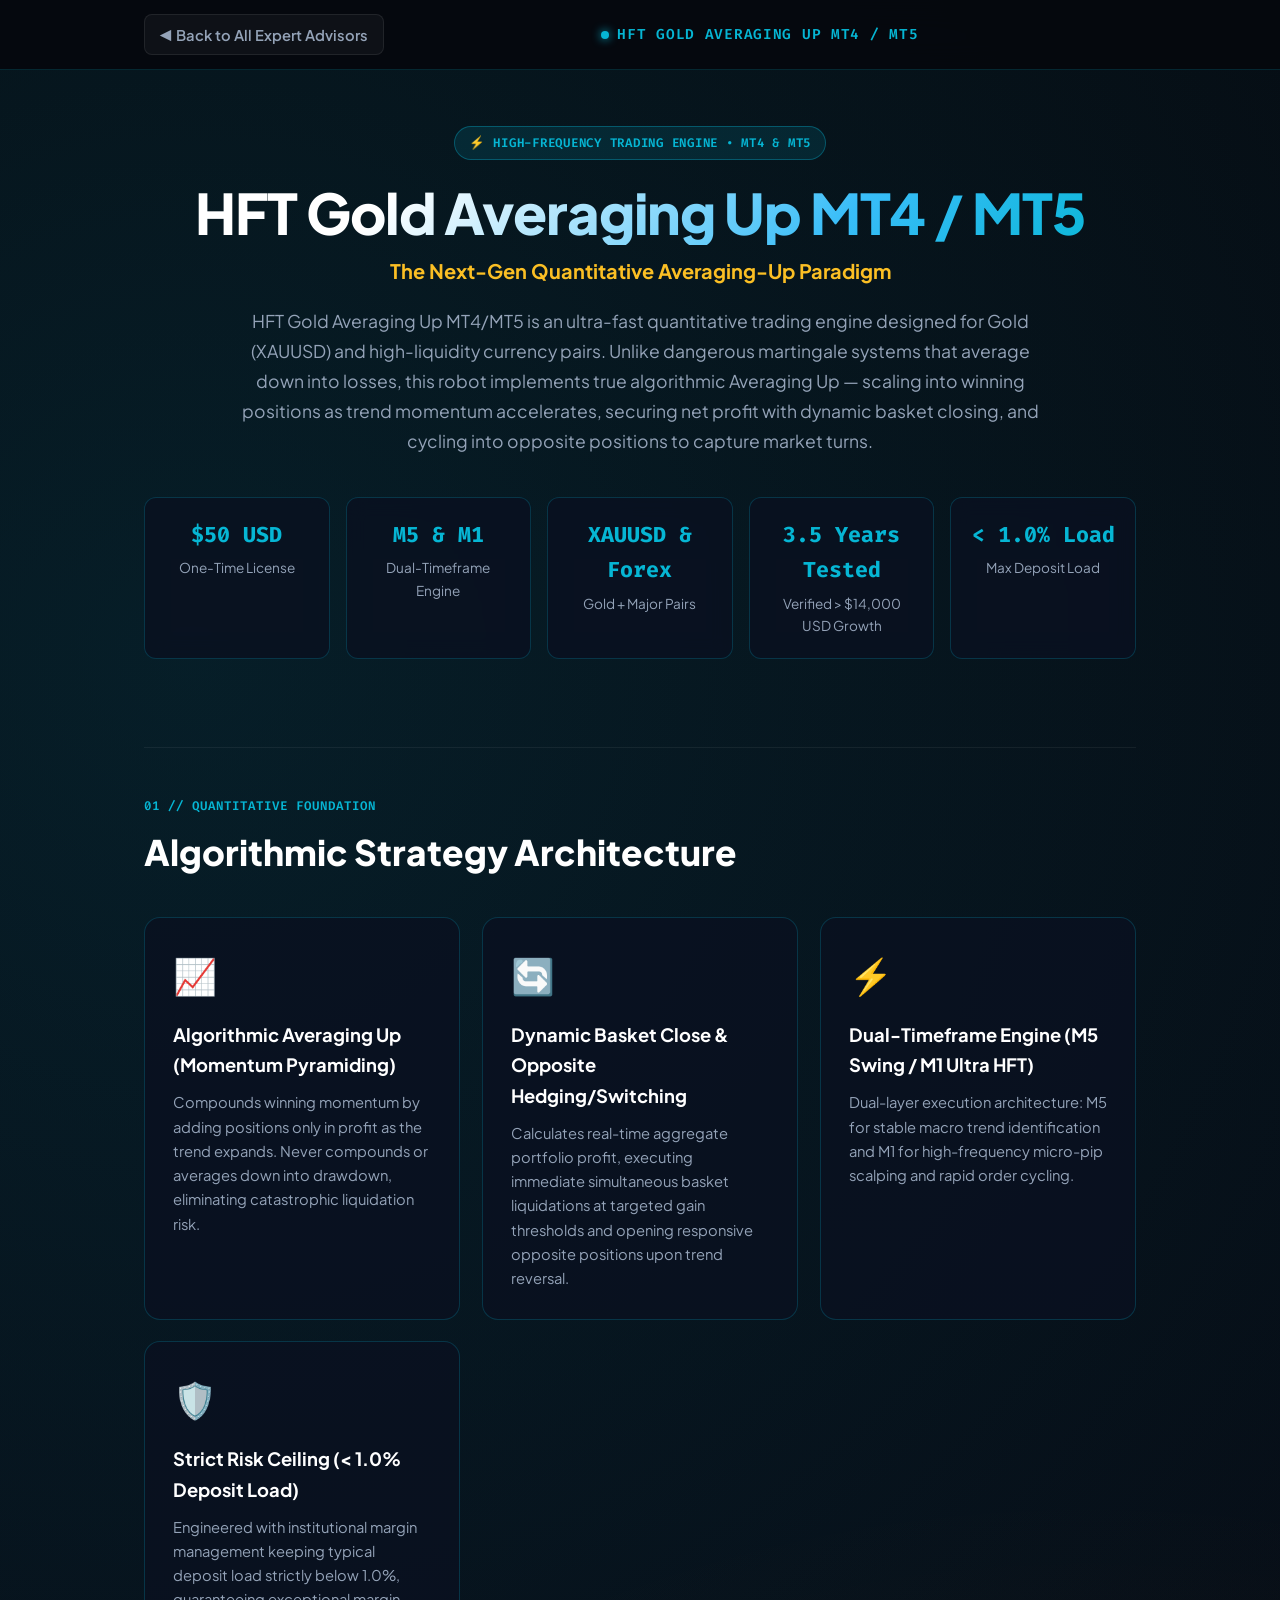
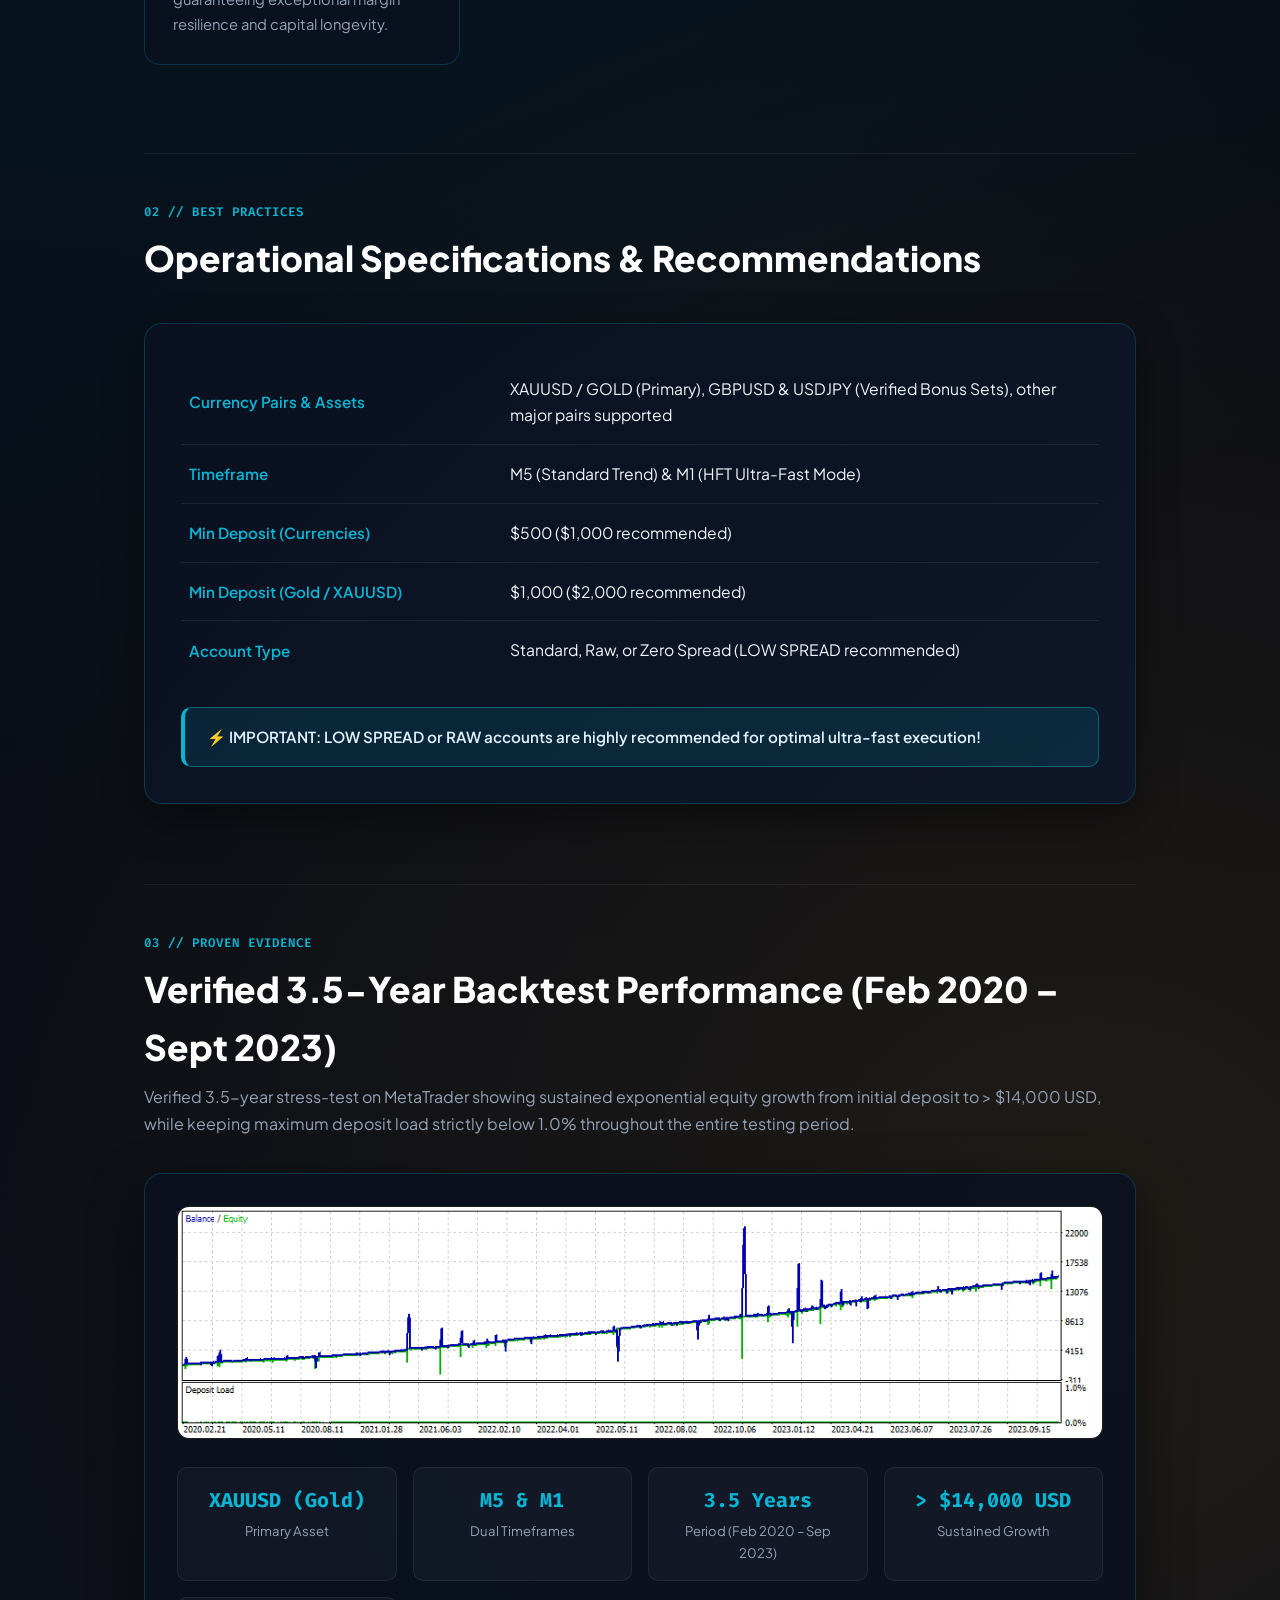
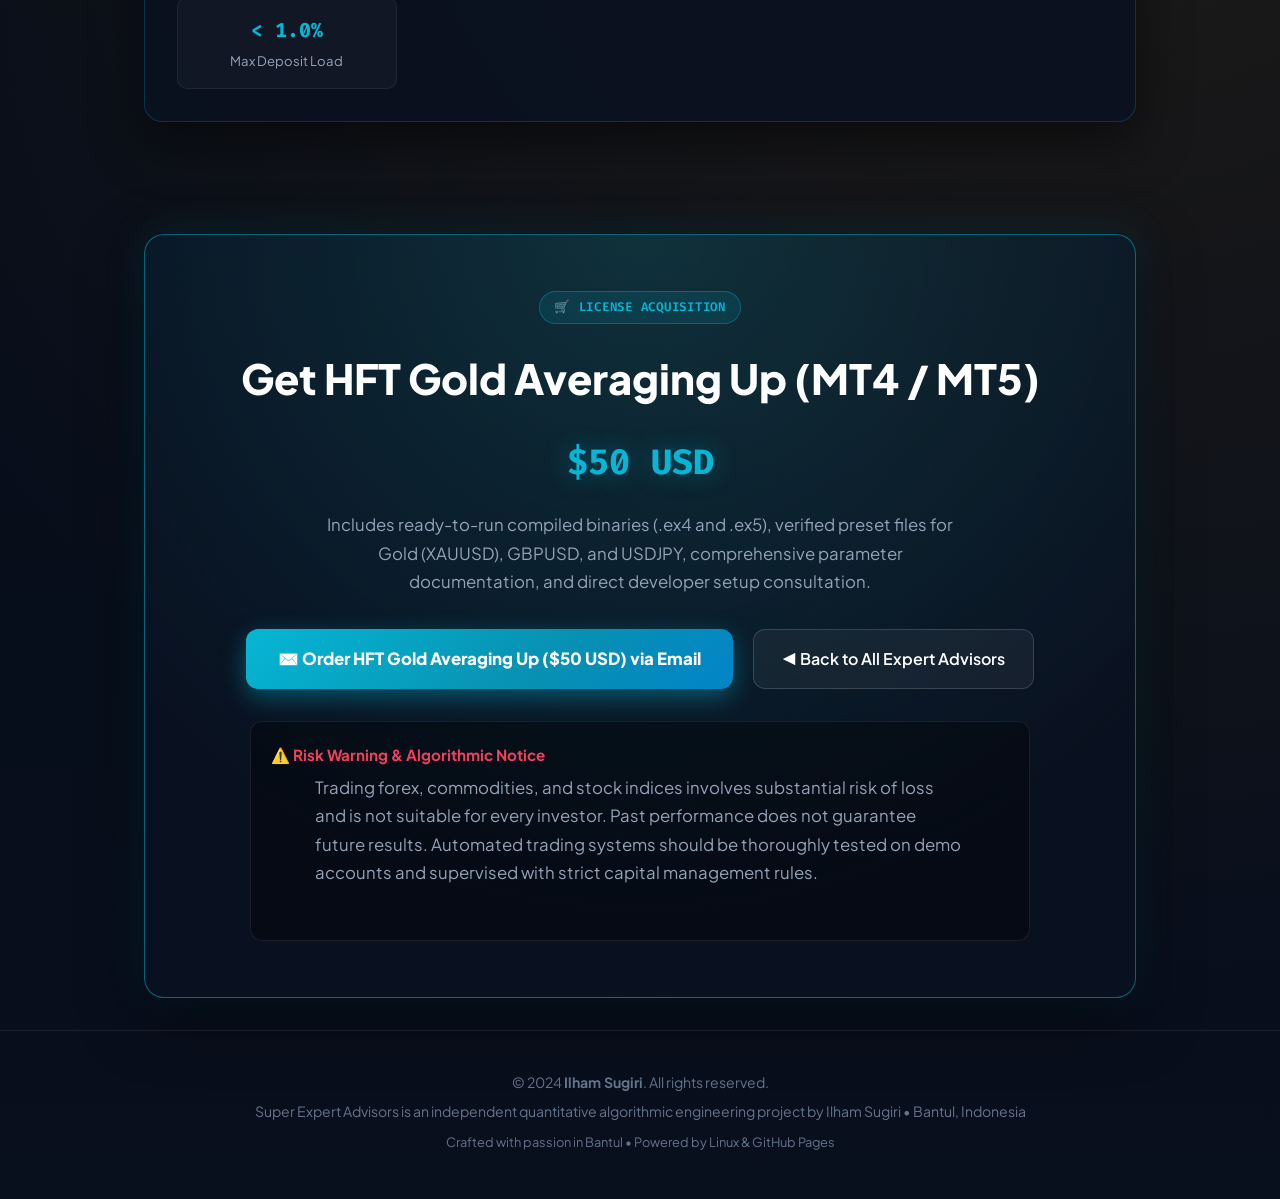
==== commit 1fbd1fc5: "chore: update copyright year to 2024 across license and pages" ====
--- a/hft-gold-averaging-up/index.html
+++ b/hft-gold-averaging-up/index.html
@@ -804,7 +804,7 @@
     <!-- FOOTER -->
     <footer>
         <div class="container">
-            <p data-i18n="footer_rights">&copy; 2026 <strong>Ilham Sugiri</strong>. All rights reserved.</p>
+            <p data-i18n="footer_rights">&copy; 2024 <strong>Ilham Sugiri</strong>. All rights reserved.</p>
             <p data-i18n="ea_footer_sub">Super Expert Advisors is an independent quantitative algorithmic engineering project by Ilham Sugiri • Bantul, Indonesia</p>
             <p style="margin-top: 0.5rem; font-size: 0.8rem; color: #64748b;" data-i18n="footer_crafted">Crafted with passion in Bantul • Powered by Linux & GitHub Pages</p>
         </div>
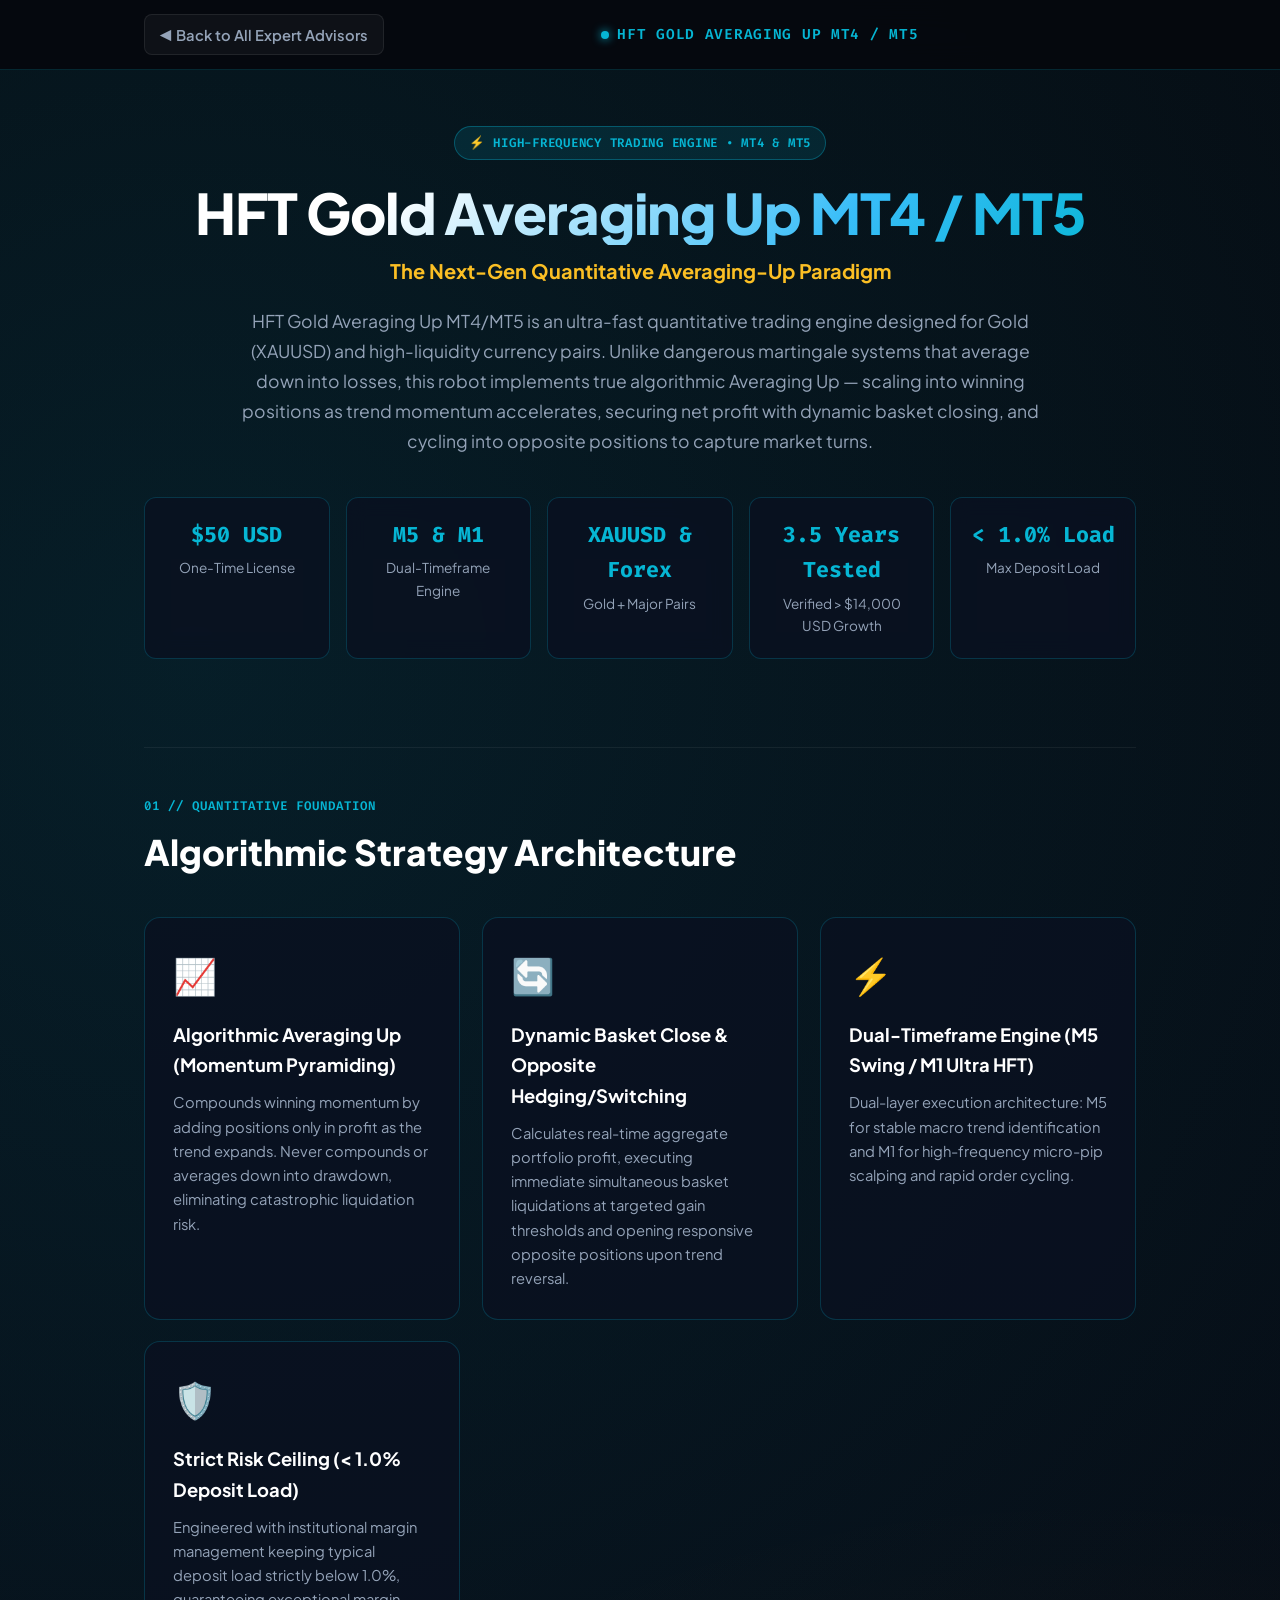
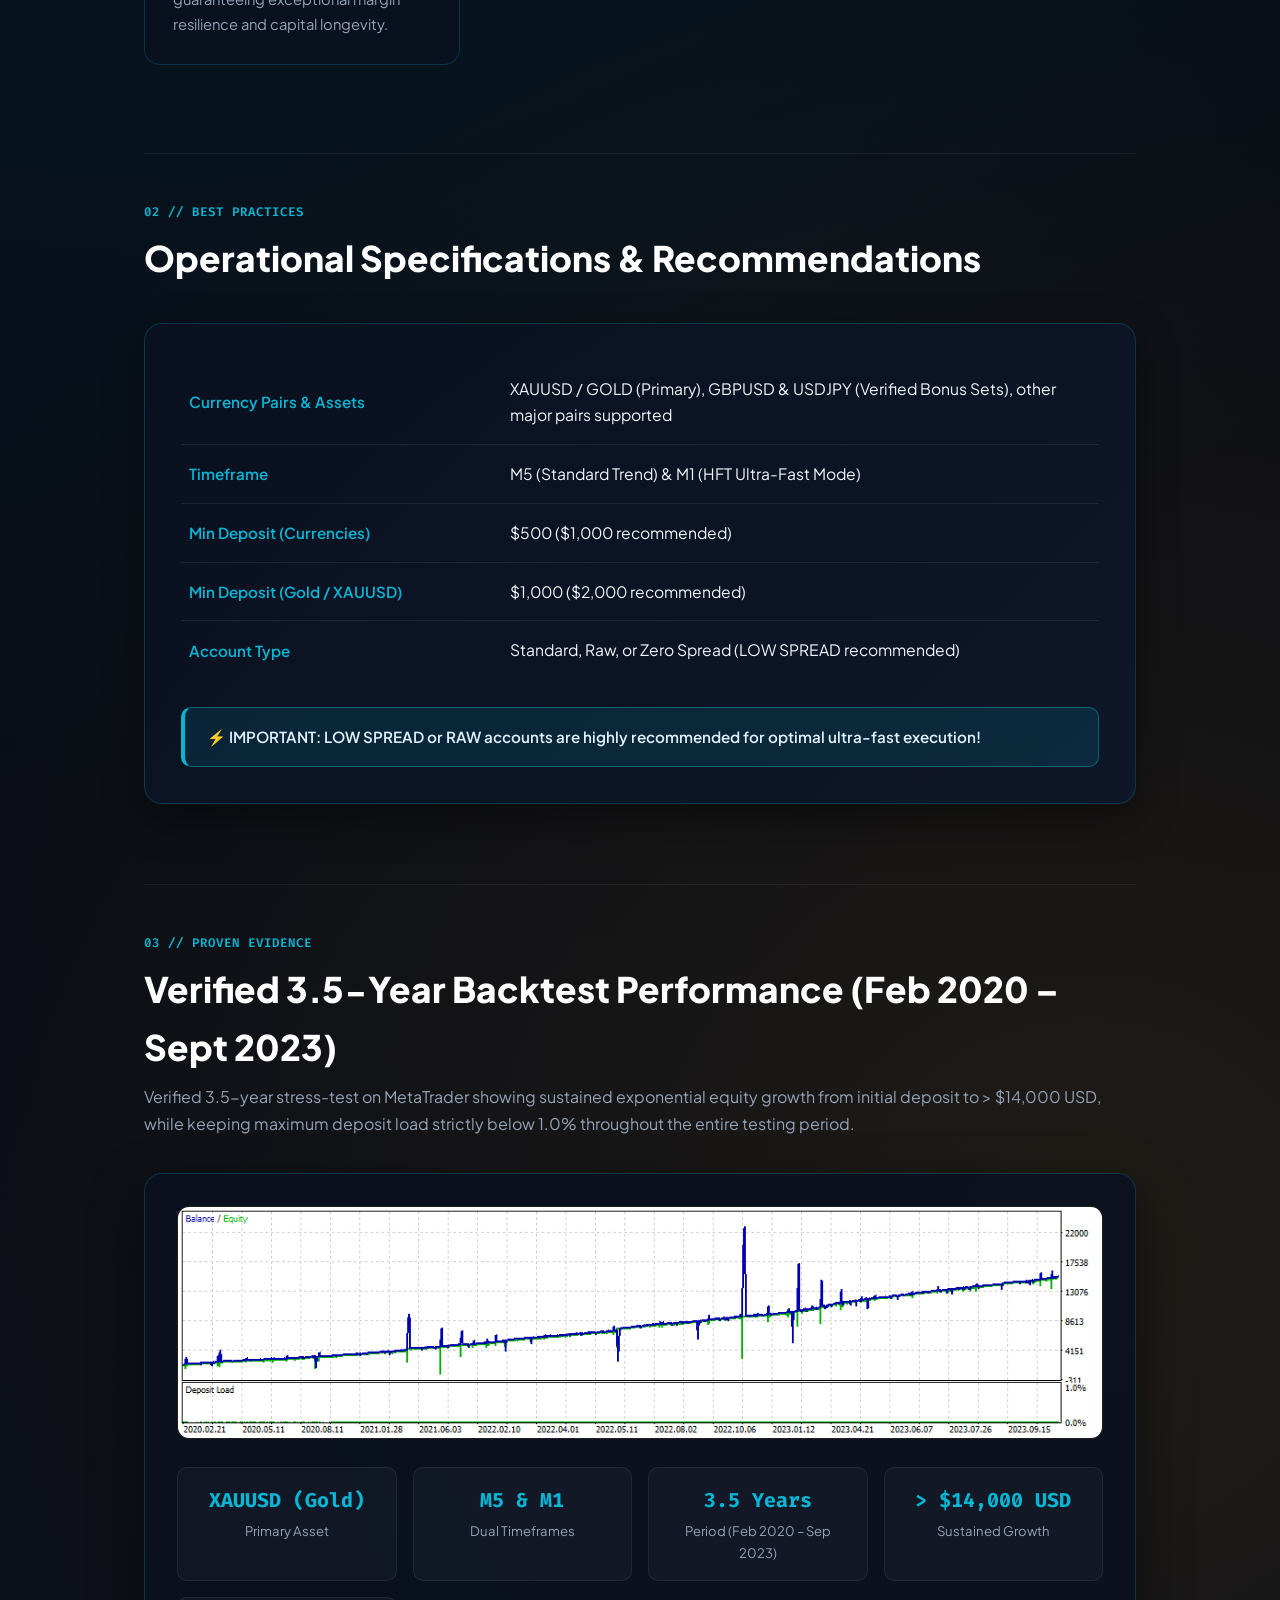
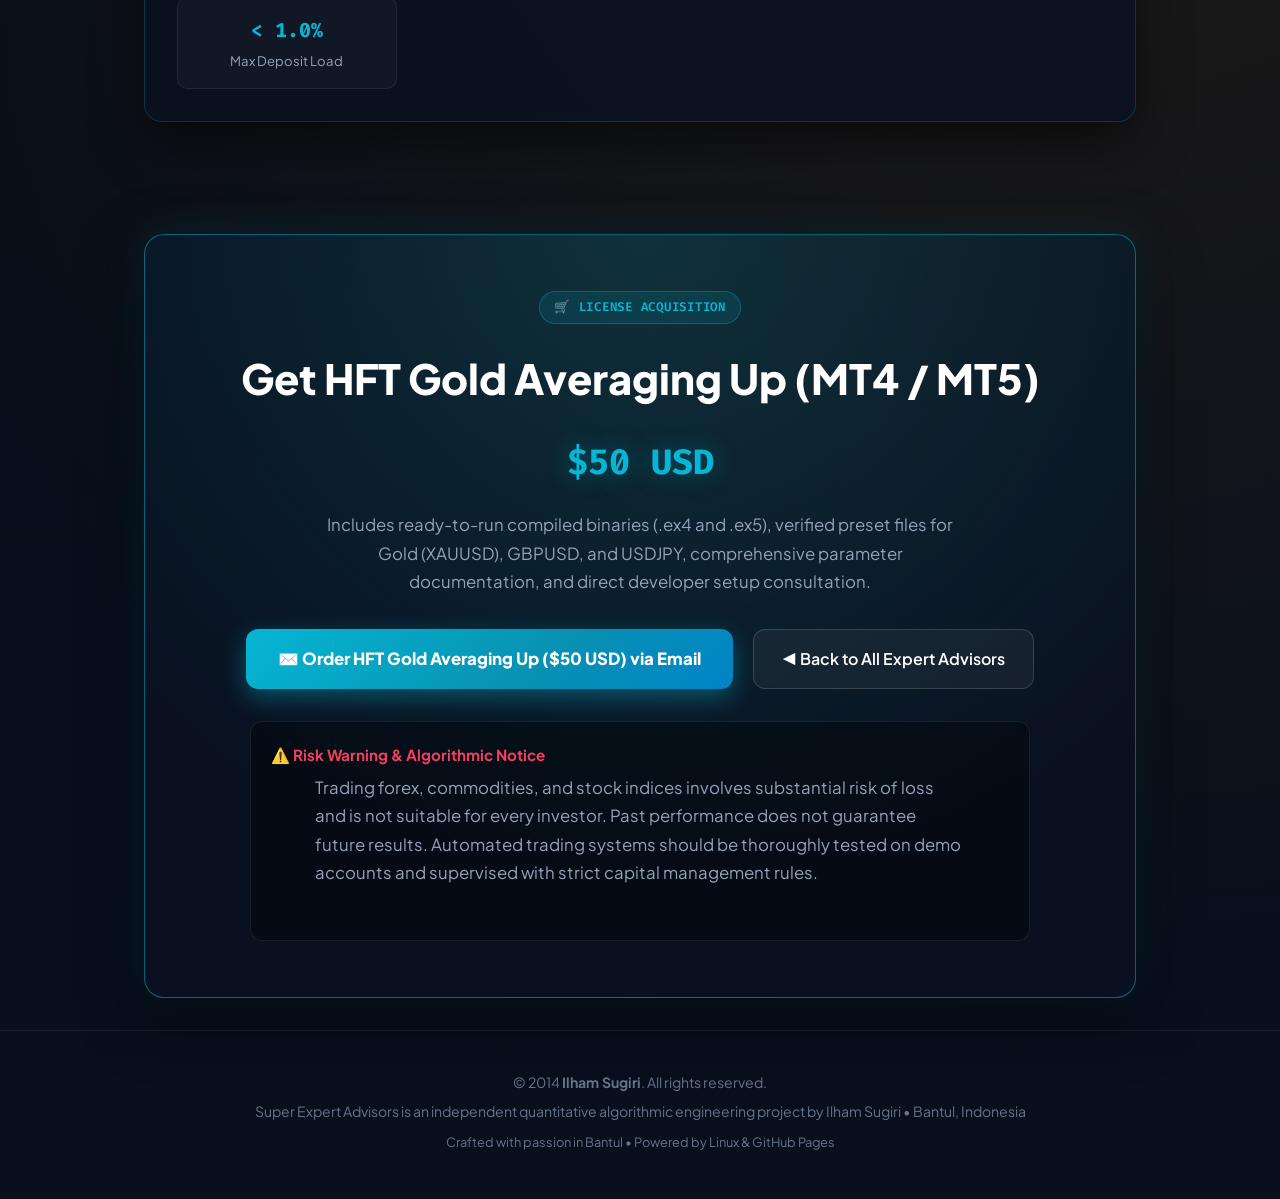
==== commit 7a32fe5d: "docs: update copyright year to 2014 across all files and documentation" ====
--- a/hft-gold-averaging-up/index.html
+++ b/hft-gold-averaging-up/index.html
@@ -804,7 +804,7 @@
     <!-- FOOTER -->
     <footer>
         <div class="container">
-            <p data-i18n="footer_rights">&copy; 2024 <strong>Ilham Sugiri</strong>. All rights reserved.</p>
+            <p data-i18n="footer_rights">&copy; 2014 <strong>Ilham Sugiri</strong>. All rights reserved.</p>
             <p data-i18n="ea_footer_sub">Super Expert Advisors is an independent quantitative algorithmic engineering project by Ilham Sugiri • Bantul, Indonesia</p>
             <p style="margin-top: 0.5rem; font-size: 0.8rem; color: #64748b;" data-i18n="footer_crafted">Crafted with passion in Bantul • Powered by Linux & GitHub Pages</p>
         </div>
